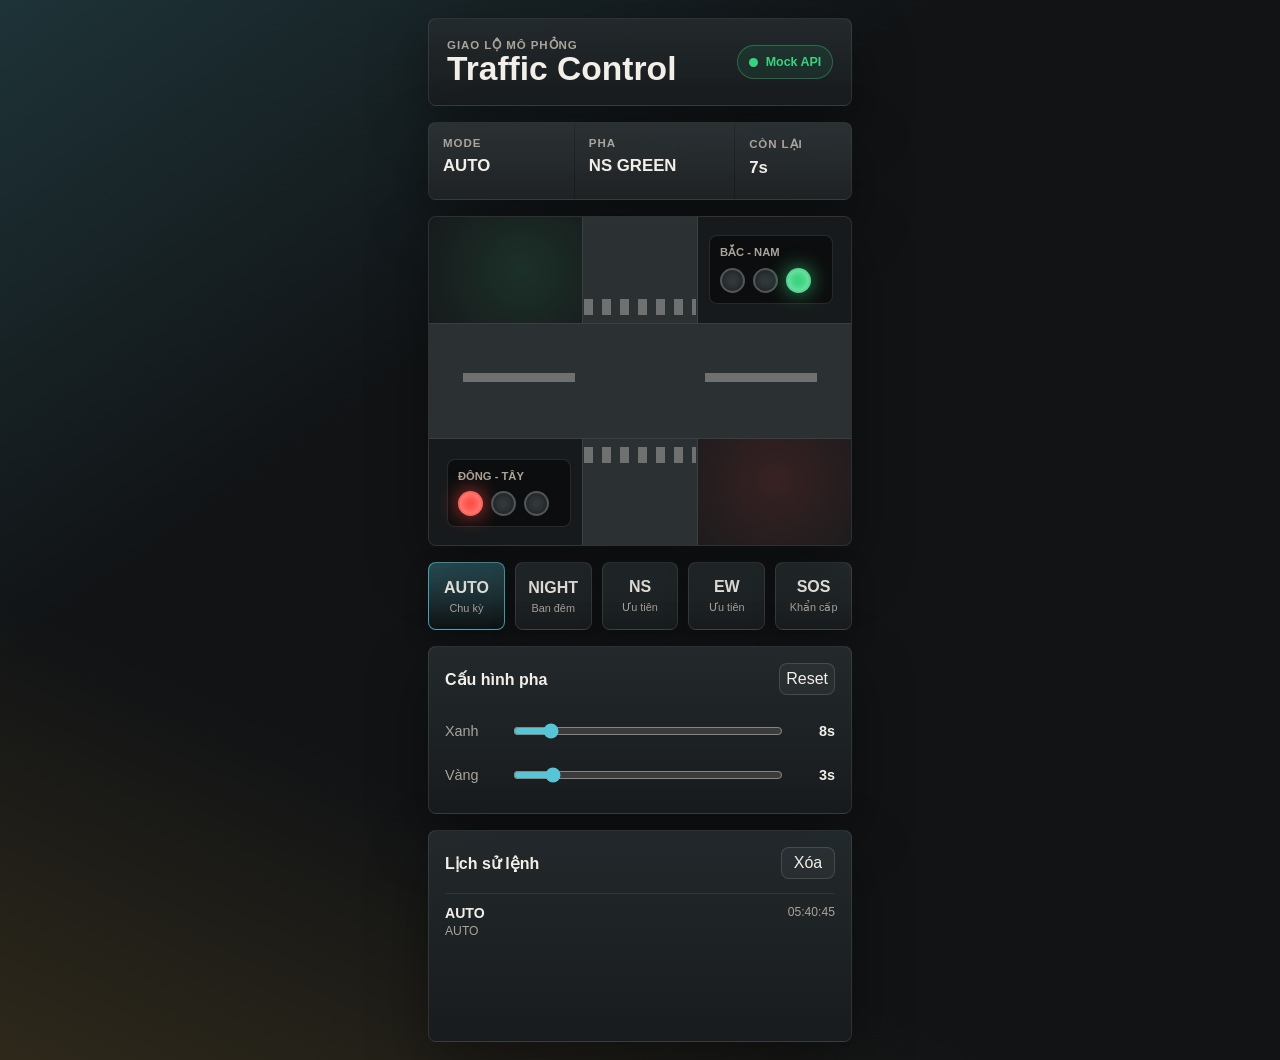
==== mobile_app/index.html @ 6c0d3f71 "Add mobile control app mock and roadmap" ====
<!doctype html>
<html lang="vi">
<head>
  <meta charset="utf-8">
  <meta name="viewport" content="width=device-width, initial-scale=1">
  <meta name="theme-color" content="#111315">
  <title>Traffic Control Mobile</title>
  <link rel="manifest" href="./manifest.webmanifest">
  <link rel="stylesheet" href="./styles.css">
</head>
<body>
  <main class="app-shell" aria-label="Traffic light mobile control">
    <header class="topbar">
      <div>
        <p class="eyebrow">Giao lộ mô phỏng</p>
        <h1>Traffic Control</h1>
      </div>
      <div class="connection-pill" id="connectionState">
        <span class="pulse-dot"></span>
        Mock API
      </div>
    </header>

    <section class="status-band" aria-label="Trạng thái hiện tại">
      <div>
        <p class="label">Mode</p>
        <strong id="modeLabel">AUTO</strong>
      </div>
      <div>
        <p class="label">Pha</p>
        <strong id="phaseLabel">NS GREEN</strong>
      </div>
      <div>
        <p class="label">Còn lại</p>
        <strong><span id="countdownLabel">8</span><span id="countdownSuffix">s</span></strong>
      </div>
    </section>

    <section class="intersection" aria-label="Mô phỏng đèn giao thông">
      <div class="road road-vertical"></div>
      <div class="road road-horizontal"></div>
      <div class="crossing crossing-top"></div>
      <div class="crossing crossing-bottom"></div>
      <div class="crossing crossing-left"></div>
      <div class="crossing crossing-right"></div>

      <article class="light-cluster north-south" aria-label="Đèn Bắc Nam">
        <span class="direction">Bắc - Nam</span>
        <div class="stack">
          <i id="nsRed" class="lamp red"></i>
          <i id="nsYellow" class="lamp yellow"></i>
          <i id="nsGreen" class="lamp green"></i>
        </div>
      </article>

      <article class="light-cluster east-west" aria-label="Đèn Đông Tây">
        <span class="direction">Đông - Tây</span>
        <div class="stack horizontal">
          <i id="ewRed" class="lamp red"></i>
          <i id="ewYellow" class="lamp yellow"></i>
          <i id="ewGreen" class="lamp green"></i>
        </div>
      </article>
    </section>

    <section class="controls" aria-label="Điều khiển chế độ">
      <button class="mode-button active" data-mode="AUTO" type="button">
        <span>AUTO</span>
        <small>Chu kỳ</small>
      </button>
      <button class="mode-button" data-mode="NIGHT" type="button">
        <span>NIGHT</span>
        <small>Ban đêm</small>
      </button>
      <button class="mode-button" data-mode="PRIORITY_NS" type="button">
        <span>NS</span>
        <small>Ưu tiên</small>
      </button>
      <button class="mode-button" data-mode="PRIORITY_EW" type="button">
        <span>EW</span>
        <small>Ưu tiên</small>
      </button>
      <button class="mode-button danger" data-mode="EMERGENCY" type="button">
        <span>SOS</span>
        <small>Khẩn cấp</small>
      </button>
    </section>

    <section class="config-panel" aria-label="Cấu hình thời gian pha">
      <div class="section-heading">
        <h2>Cấu hình pha</h2>
        <button id="resetConfig" class="ghost-button" type="button">Reset</button>
      </div>

      <label class="range-row">
        <span>Xanh</span>
        <input id="greenSeconds" type="range" min="5" max="30" value="8">
        <strong><span id="greenValue">8</span>s</strong>
      </label>
      <label class="range-row">
        <span>Vàng</span>
        <input id="yellowSeconds" type="range" min="2" max="10" value="3">
        <strong><span id="yellowValue">3</span>s</strong>
      </label>
    </section>

    <section class="history" aria-label="Lịch sử lệnh">
      <div class="section-heading">
        <h2>Lịch sử lệnh</h2>
        <button id="clearHistory" class="ghost-button" type="button">Xóa</button>
      </div>
      <ol id="historyList"></ol>
    </section>
  </main>

  <script src="./app.js"></script>
</body>
</html>
---- mobile_app/styles.css ----
:root {
  color-scheme: dark;
  --bg: #111315;
  --panel: #1b1f21;
  --panel-2: #242a2d;
  --line: #3a4245;
  --text: #f2efe8;
  --muted: #aaa49a;
  --red: #ff4e45;
  --yellow: #ffc342;
  --green: #39d37f;
  --cyan: #58c5d6;
  --ink: #070808;
  --shadow: 0 22px 60px rgba(0, 0, 0, 0.36);
}

* {
  box-sizing: border-box;
}

html {
  min-height: 100%;
  background:
    linear-gradient(145deg, rgba(88, 197, 214, 0.18), transparent 34%),
    linear-gradient(25deg, rgba(255, 195, 66, 0.12), transparent 28%),
    var(--bg);
}

body {
  min-height: 100%;
  margin: 0;
  color: var(--text);
  font-family: Avenir Next, Avenir, Verdana, sans-serif;
}

button,
input {
  font: inherit;
}

.app-shell {
  width: min(100%, 460px);
  min-height: 100vh;
  margin: 0 auto;
  padding: 18px;
  display: grid;
  gap: 16px;
}

.topbar,
.status-band,
.config-panel,
.history {
  border: 1px solid rgba(242, 239, 232, 0.1);
  background: linear-gradient(180deg, rgba(36, 42, 45, 0.94), rgba(24, 28, 30, 0.94));
  box-shadow: var(--shadow);
}

.topbar {
  border-radius: 8px;
  min-height: 88px;
  display: flex;
  align-items: center;
  justify-content: space-between;
  gap: 14px;
  padding: 18px;
}

.eyebrow,
.label {
  margin: 0;
  color: var(--muted);
  font-size: 0.72rem;
  font-weight: 700;
  letter-spacing: 0.08em;
  text-transform: uppercase;
}

h1,
h2 {
  margin: 0;
  letter-spacing: 0;
}

h1 {
  font-size: clamp(1.55rem, 8vw, 2.1rem);
  line-height: 1;
}

h2 {
  font-size: 1rem;
}

.connection-pill {
  min-width: 96px;
  height: 34px;
  border-radius: 999px;
  display: inline-flex;
  align-items: center;
  justify-content: center;
  gap: 8px;
  border: 1px solid rgba(57, 211, 127, 0.36);
  color: var(--green);
  background: rgba(57, 211, 127, 0.08);
  font-size: 0.78rem;
  font-weight: 800;
  white-space: nowrap;
}

.pulse-dot {
  width: 9px;
  height: 9px;
  border-radius: 50%;
  background: var(--green);
  box-shadow: 0 0 0 0 rgba(57, 211, 127, 0.55);
  animation: pulse 1.6s infinite;
}

.status-band {
  border-radius: 8px;
  display: grid;
  grid-template-columns: 1fr 1.1fr 0.8fr;
  gap: 1px;
  overflow: hidden;
}

.status-band > div {
  min-height: 76px;
  padding: 14px;
  background: rgba(255, 255, 255, 0.035);
}

.status-band strong {
  display: block;
  margin-top: 8px;
  font-size: 1.05rem;
  line-height: 1.05;
}

.intersection {
  position: relative;
  min-height: 330px;
  border: 1px solid rgba(242, 239, 232, 0.1);
  border-radius: 8px;
  overflow: hidden;
  background:
    radial-gradient(circle at 22% 16%, rgba(57, 211, 127, 0.12), transparent 25%),
    radial-gradient(circle at 82% 80%, rgba(255, 78, 69, 0.14), transparent 28%),
    #171a1c;
  box-shadow: var(--shadow);
}

.road {
  position: absolute;
  background: #2b3033;
  border: 1px solid rgba(242, 239, 232, 0.08);
}

.road-vertical {
  width: 116px;
  inset: -1px auto -1px calc(50% - 58px);
}

.road-horizontal {
  height: 116px;
  inset: calc(50% - 58px) -1px auto -1px;
}

.crossing {
  position: absolute;
  background: repeating-linear-gradient(90deg, rgba(242, 239, 232, 0.62) 0 9px, transparent 9px 18px);
  opacity: 0.55;
}

.crossing-top,
.crossing-bottom {
  width: 112px;
  height: 16px;
  left: calc(50% - 56px);
}

.crossing-top {
  top: 82px;
}

.crossing-bottom {
  bottom: 82px;
}

.crossing-left,
.crossing-right {
  width: 16px;
  height: 112px;
  top: calc(50% - 56px);
  transform: rotate(90deg);
}

.crossing-left {
  left: 82px;
}

.crossing-right {
  right: 82px;
}

.light-cluster {
  position: absolute;
  width: 124px;
  padding: 10px;
  border-radius: 8px;
  background: rgba(10, 11, 11, 0.82);
  border: 1px solid rgba(242, 239, 232, 0.12);
}

.north-south {
  top: 18px;
  right: 18px;
}

.east-west {
  left: 18px;
  bottom: 18px;
}

.direction {
  display: block;
  color: var(--muted);
  font-size: 0.7rem;
  font-weight: 800;
  text-transform: uppercase;
  white-space: nowrap;
}

.stack {
  margin-top: 9px;
  display: flex;
  gap: 8px;
}

.lamp {
  width: 25px;
  aspect-ratio: 1;
  border-radius: 50%;
  display: inline-block;
  background: #343a3d;
  border: 2px solid rgba(242, 239, 232, 0.15);
  box-shadow: inset 0 0 10px rgba(0, 0, 0, 0.55);
}

.lamp.on.red {
  background: var(--red);
  box-shadow: 0 0 20px rgba(255, 78, 69, 0.75), inset 0 0 8px rgba(255, 255, 255, 0.45);
}

.lamp.on.yellow {
  background: var(--yellow);
  box-shadow: 0 0 20px rgba(255, 195, 66, 0.75), inset 0 0 8px rgba(255, 255, 255, 0.45);
}

.lamp.on.green {
  background: var(--green);
  box-shadow: 0 0 20px rgba(57, 211, 127, 0.72), inset 0 0 8px rgba(255, 255, 255, 0.45);
}

.controls {
  display: grid;
  grid-template-columns: repeat(5, minmax(0, 1fr));
  gap: 10px;
}

.mode-button {
  min-height: 68px;
  border: 1px solid rgba(242, 239, 232, 0.12);
  border-radius: 8px;
  color: var(--text);
  background: linear-gradient(180deg, #262d2f, #191d1f);
  box-shadow: 0 10px 24px rgba(0, 0, 0, 0.24);
  cursor: pointer;
}

.mode-button span,
.mode-button small {
  display: block;
}

.mode-button span {
  font-size: 1rem;
  font-weight: 900;
}

.mode-button small {
  margin-top: 5px;
  color: var(--muted);
  font-size: 0.68rem;
}

.mode-button.active {
  border-color: rgba(88, 197, 214, 0.8);
  background: linear-gradient(180deg, rgba(88, 197, 214, 0.36), rgba(17, 19, 21, 0.9));
}

.mode-button.danger.active {
  border-color: rgba(255, 78, 69, 0.82);
  background: linear-gradient(180deg, rgba(255, 78, 69, 0.36), rgba(17, 19, 21, 0.9));
}

.config-panel,
.history {
  border-radius: 8px;
  padding: 16px;
}

.section-heading {
  display: flex;
  align-items: center;
  justify-content: space-between;
  gap: 12px;
  margin-bottom: 14px;
}

.ghost-button {
  min-width: 54px;
  min-height: 32px;
  border: 1px solid rgba(242, 239, 232, 0.14);
  border-radius: 8px;
  background: rgba(255, 255, 255, 0.04);
  color: var(--text);
  cursor: pointer;
}

.range-row {
  min-height: 44px;
  display: grid;
  grid-template-columns: 54px 1fr 42px;
  align-items: center;
  gap: 12px;
  color: var(--muted);
  font-size: 0.9rem;
}

.range-row strong {
  color: var(--text);
  text-align: right;
}

input[type="range"] {
  width: 100%;
  accent-color: var(--cyan);
}

#historyList {
  min-height: 132px;
  max-height: 220px;
  margin: 0;
  padding: 0;
  list-style: none;
  overflow: auto;
}

#historyList li {
  display: grid;
  grid-template-columns: 1fr auto;
  gap: 10px;
  padding: 11px 0;
  border-top: 1px solid rgba(242, 239, 232, 0.08);
}

#historyList strong {
  display: block;
  font-size: 0.88rem;
}

#historyList span {
  color: var(--muted);
  font-size: 0.76rem;
}

.empty-state {
  color: var(--muted);
  padding: 18px 0;
}

@keyframes pulse {
  70% {
    box-shadow: 0 0 0 9px rgba(57, 211, 127, 0);
  }
  100% {
    box-shadow: 0 0 0 0 rgba(57, 211, 127, 0);
  }
}

@media (max-width: 370px) {
  .app-shell {
    padding: 12px;
  }

  .controls {
    grid-template-columns: repeat(2, minmax(0, 1fr));
  }

  .status-band {
    grid-template-columns: 1fr;
  }
}
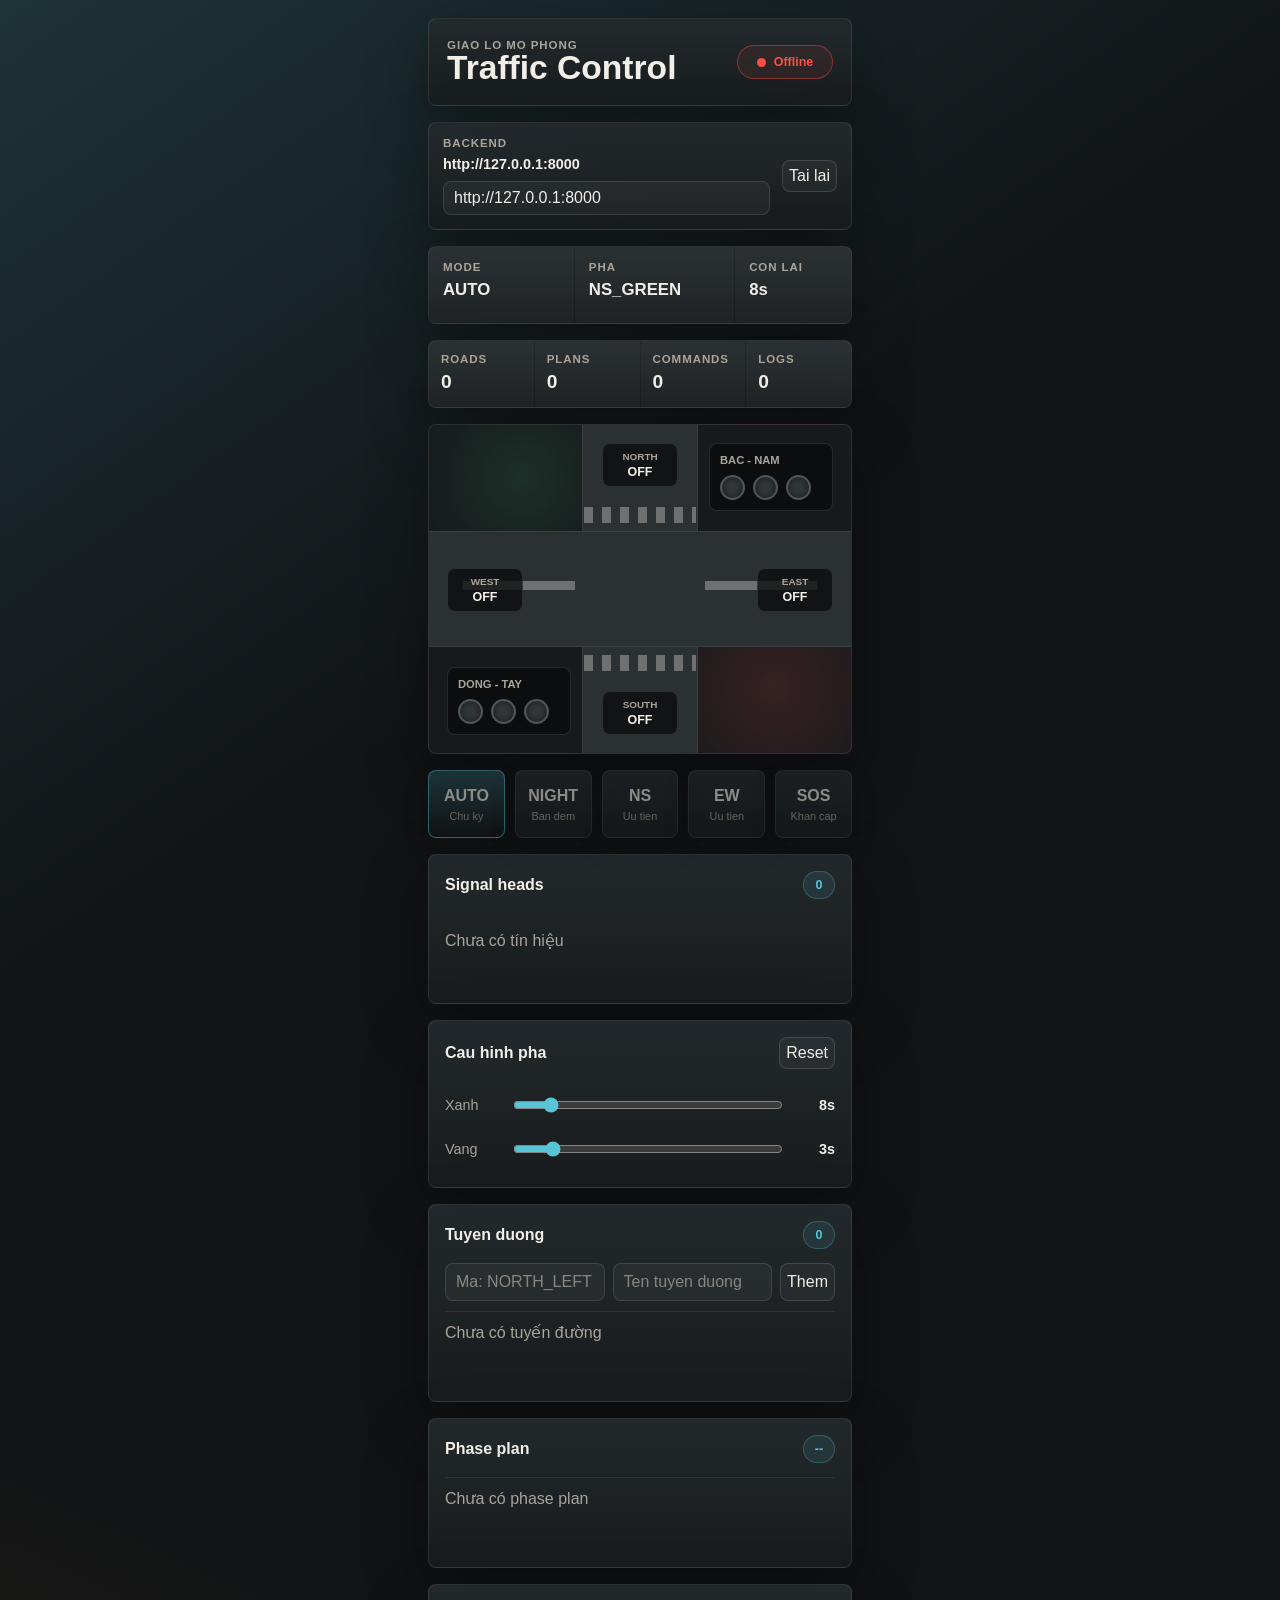
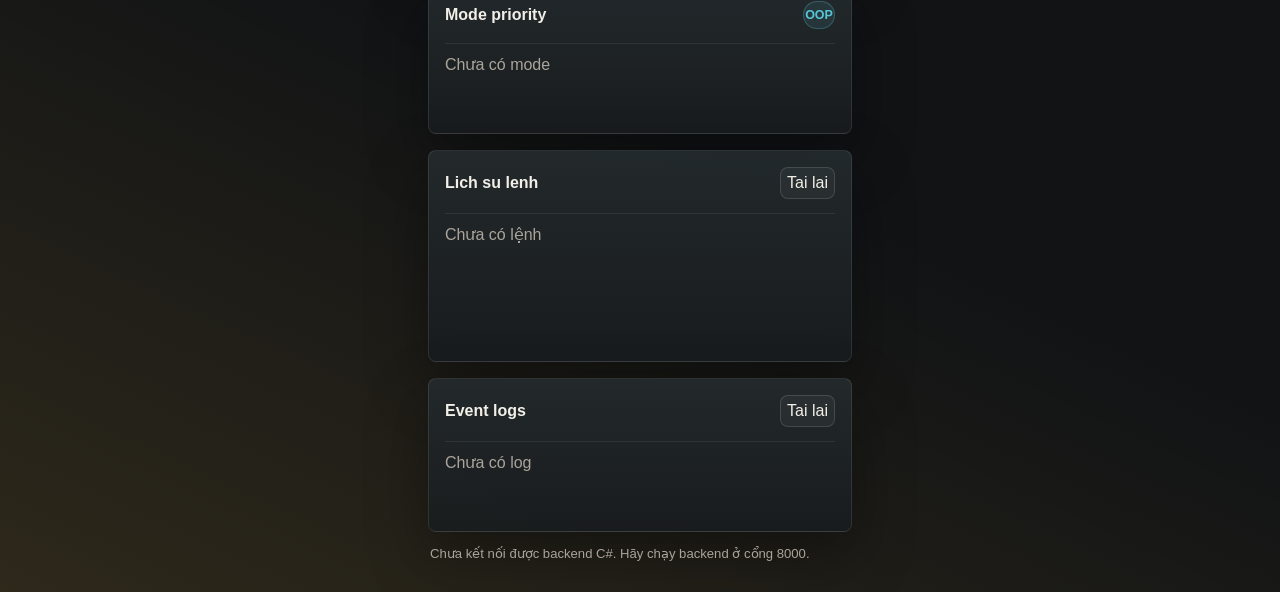
==== commit 9a4086a5: "Implement C# MVP dashboard and Wokwi upgrade" ====
--- a/mobile_app/index.html
+++ b/mobile_app/index.html
@@ -12,31 +12,59 @@
   <main class="app-shell" aria-label="Traffic light mobile control">
     <header class="topbar">
       <div>
-        <p class="eyebrow">Giao lộ mô phỏng</p>
+        <p class="eyebrow">Giao lo mo phong</p>
         <h1>Traffic Control</h1>
       </div>
       <div class="connection-pill" id="connectionState">
         <span class="pulse-dot"></span>
-        Mock API
+        <span id="connectionText">Offline</span>
       </div>
     </header>
 
-    <section class="status-band" aria-label="Trạng thái hiện tại">
+    <section class="api-panel" aria-label="Ket noi backend">
+      <div>
+        <p class="label">Backend</p>
+        <strong id="apiBaseLabel">http://127.0.0.1:8000</strong>
+        <input id="apiBaseInput" class="api-input" value="http://127.0.0.1:8000" aria-label="Backend API URL">
+      </div>
+      <button id="refreshData" class="ghost-button" type="button">Tai lai</button>
+    </section>
+
+    <section class="status-band" aria-label="Trang thai hien tai">
       <div>
         <p class="label">Mode</p>
         <strong id="modeLabel">AUTO</strong>
       </div>
       <div>
         <p class="label">Pha</p>
-        <strong id="phaseLabel">NS GREEN</strong>
-      </div>
-      <div>
-        <p class="label">Còn lại</p>
+        <strong id="phaseLabel">NS_GREEN</strong>
+      </div>
+      <div>
+        <p class="label">Con lai</p>
         <strong><span id="countdownLabel">8</span><span id="countdownSuffix">s</span></strong>
       </div>
     </section>
 
-    <section class="intersection" aria-label="Mô phỏng đèn giao thông">
+    <section class="ops-summary" aria-label="Tong quan van hanh">
+      <div>
+        <p class="label">Roads</p>
+        <strong id="approachMetric">0</strong>
+      </div>
+      <div>
+        <p class="label">Plans</p>
+        <strong id="planMetric">0</strong>
+      </div>
+      <div>
+        <p class="label">Commands</p>
+        <strong id="commandMetric">0</strong>
+      </div>
+      <div>
+        <p class="label">Logs</p>
+        <strong id="logMetric">0</strong>
+      </div>
+    </section>
+
+    <section class="intersection" aria-label="Mo phong den giao thong">
       <div class="road road-vertical"></div>
       <div class="road road-horizontal"></div>
       <div class="crossing crossing-top"></div>
@@ -44,8 +72,8 @@
       <div class="crossing crossing-left"></div>
       <div class="crossing crossing-right"></div>
 
-      <article class="light-cluster north-south" aria-label="Đèn Bắc Nam">
-        <span class="direction">Bắc - Nam</span>
+      <article class="light-cluster north-south" aria-label="Den Bac Nam">
+        <span class="direction">Bac - Nam</span>
         <div class="stack">
           <i id="nsRed" class="lamp red"></i>
           <i id="nsYellow" class="lamp yellow"></i>
@@ -53,42 +81,67 @@
         </div>
       </article>
 
-      <article class="light-cluster east-west" aria-label="Đèn Đông Tây">
-        <span class="direction">Đông - Tây</span>
+      <article class="light-cluster east-west" aria-label="Den Dong Tay">
+        <span class="direction">Dong - Tay</span>
         <div class="stack horizontal">
           <i id="ewRed" class="lamp red"></i>
           <i id="ewYellow" class="lamp yellow"></i>
           <i id="ewGreen" class="lamp green"></i>
         </div>
       </article>
-    </section>
-
-    <section class="controls" aria-label="Điều khiển chế độ">
+
+      <article class="approach-card approach-north">
+        <span>NORTH</span>
+        <strong id="northSignal">--</strong>
+      </article>
+      <article class="approach-card approach-south">
+        <span>SOUTH</span>
+        <strong id="southSignal">--</strong>
+      </article>
+      <article class="approach-card approach-east">
+        <span>EAST</span>
+        <strong id="eastSignal">--</strong>
+      </article>
+      <article class="approach-card approach-west">
+        <span>WEST</span>
+        <strong id="westSignal">--</strong>
+      </article>
+    </section>
+
+    <section class="controls" aria-label="Dieu khien che do">
       <button class="mode-button active" data-mode="AUTO" type="button">
         <span>AUTO</span>
-        <small>Chu kỳ</small>
+        <small>Chu ky</small>
       </button>
       <button class="mode-button" data-mode="NIGHT" type="button">
         <span>NIGHT</span>
-        <small>Ban đêm</small>
+        <small>Ban dem</small>
       </button>
       <button class="mode-button" data-mode="PRIORITY_NS" type="button">
         <span>NS</span>
-        <small>Ưu tiên</small>
+        <small>Uu tien</small>
       </button>
       <button class="mode-button" data-mode="PRIORITY_EW" type="button">
         <span>EW</span>
-        <small>Ưu tiên</small>
+        <small>Uu tien</small>
       </button>
       <button class="mode-button danger" data-mode="EMERGENCY" type="button">
         <span>SOS</span>
-        <small>Khẩn cấp</small>
-      </button>
-    </section>
-
-    <section class="config-panel" aria-label="Cấu hình thời gian pha">
-      <div class="section-heading">
-        <h2>Cấu hình pha</h2>
+        <small>Khan cap</small>
+      </button>
+    </section>
+
+    <section class="live-panel" aria-label="Live signal heads">
+      <div class="section-heading">
+        <h2>Signal heads</h2>
+        <span id="signalCount" class="mini-badge">0</span>
+      </div>
+      <div id="signalGrid" class="signal-grid"></div>
+    </section>
+
+    <section class="config-panel" aria-label="Cau hinh thoi gian pha">
+      <div class="section-heading">
+        <h2>Cau hinh pha</h2>
         <button id="resetConfig" class="ghost-button" type="button">Reset</button>
       </div>
 
@@ -98,19 +151,58 @@
         <strong><span id="greenValue">8</span>s</strong>
       </label>
       <label class="range-row">
-        <span>Vàng</span>
+        <span>Vang</span>
         <input id="yellowSeconds" type="range" min="2" max="10" value="3">
         <strong><span id="yellowValue">3</span>s</strong>
       </label>
     </section>
 
-    <section class="history" aria-label="Lịch sử lệnh">
-      <div class="section-heading">
-        <h2>Lịch sử lệnh</h2>
-        <button id="clearHistory" class="ghost-button" type="button">Xóa</button>
+    <section class="roads-panel" aria-label="Quan ly tuyen duong">
+      <div class="section-heading">
+        <h2>Tuyen duong</h2>
+        <span id="roadCount" class="mini-badge">0</span>
+      </div>
+      <div class="road-form">
+        <input id="roadCode" maxlength="24" placeholder="Ma: NORTH_LEFT" aria-label="Ma tuyen">
+        <input id="roadName" maxlength="40" placeholder="Ten tuyen duong" aria-label="Ten tuyen">
+        <button id="addRoad" class="ghost-button" type="button">Them</button>
+      </div>
+      <ol id="roadList"></ol>
+    </section>
+
+    <section class="phase-panel" aria-label="Phase plan">
+      <div class="section-heading">
+        <h2>Phase plan</h2>
+        <span id="phasePlanName" class="mini-badge">--</span>
+      </div>
+      <ol id="phaseStepList"></ol>
+    </section>
+
+    <section class="mode-panel" aria-label="Mode priority">
+      <div class="section-heading">
+        <h2>Mode priority</h2>
+        <span class="mini-badge">OOP</span>
+      </div>
+      <ol id="modeList"></ol>
+    </section>
+
+    <section class="history" aria-label="Lich su lenh">
+      <div class="section-heading">
+        <h2>Lich su lenh</h2>
+        <button id="clearHistory" class="ghost-button" type="button">Tai lai</button>
       </div>
       <ol id="historyList"></ol>
     </section>
+
+    <section class="logs-panel" aria-label="Event logs">
+      <div class="section-heading">
+        <h2>Event logs</h2>
+        <button id="refreshLogs" class="ghost-button" type="button">Tai lai</button>
+      </div>
+      <ol id="logList"></ol>
+    </section>
+
+    <p id="apiMessage" class="api-message" role="status"></p>
   </main>
 
   <script src="./app.js"></script>
--- a/mobile_app/styles.css
+++ b/mobile_app/styles.css
@@ -48,8 +48,15 @@
 }
 
 .topbar,
+.api-panel,
 .status-band,
+.ops-summary,
+.live-panel,
 .config-panel,
+.roads-panel,
+.phase-panel,
+.mode-panel,
+.logs-panel,
 .history {
   border: 1px solid rgba(242, 239, 232, 0.1);
   background: linear-gradient(180deg, rgba(36, 42, 45, 0.94), rgba(24, 28, 30, 0.94));
@@ -107,6 +114,18 @@
   white-space: nowrap;
 }
 
+.connection-pill.offline {
+  border-color: rgba(255, 78, 69, 0.42);
+  color: var(--red);
+  background: rgba(255, 78, 69, 0.08);
+}
+
+.connection-pill.offline .pulse-dot {
+  background: var(--red);
+  box-shadow: none;
+  animation: none;
+}
+
 .pulse-dot {
   width: 9px;
   height: 9px;
@@ -116,6 +135,34 @@
   animation: pulse 1.6s infinite;
 }
 
+.api-panel {
+  border-radius: 8px;
+  min-height: 82px;
+  padding: 14px;
+  display: grid;
+  grid-template-columns: 1fr auto;
+  align-items: center;
+  gap: 12px;
+}
+
+.api-panel strong {
+  display: block;
+  margin-top: 7px;
+  font-size: 0.9rem;
+  overflow-wrap: anywhere;
+}
+
+.api-input {
+  width: 100%;
+  min-height: 34px;
+  margin-top: 9px;
+  border: 1px solid rgba(242, 239, 232, 0.12);
+  border-radius: 8px;
+  padding: 0 10px;
+  color: var(--text);
+  background: rgba(255, 255, 255, 0.045);
+}
+
 .status-band {
   border-radius: 8px;
   display: grid;
@@ -135,6 +182,27 @@
   margin-top: 8px;
   font-size: 1.05rem;
   line-height: 1.05;
+}
+
+.ops-summary {
+  border-radius: 8px;
+  display: grid;
+  grid-template-columns: repeat(4, minmax(0, 1fr));
+  gap: 1px;
+  overflow: hidden;
+}
+
+.ops-summary > div {
+  min-height: 66px;
+  padding: 12px;
+  background: rgba(255, 255, 255, 0.035);
+}
+
+.ops-summary strong {
+  display: block;
+  margin-top: 7px;
+  font-size: 1.2rem;
+  line-height: 1;
 }
 
 .intersection {
@@ -220,6 +288,63 @@
 .east-west {
   left: 18px;
   bottom: 18px;
+}
+
+.approach-card {
+  position: absolute;
+  min-width: 76px;
+  min-height: 42px;
+  border-radius: 8px;
+  display: grid;
+  place-items: center;
+  gap: 3px;
+  padding: 7px;
+  color: var(--text);
+  background: rgba(10, 11, 11, 0.76);
+  border: 1px solid rgba(242, 239, 232, 0.12);
+  z-index: 2;
+}
+
+.approach-card span {
+  color: var(--muted);
+  font-size: 0.62rem;
+  font-weight: 900;
+}
+
+.approach-card strong {
+  font-size: 0.78rem;
+}
+
+.approach-card strong[data-color="green"] {
+  color: var(--green);
+}
+
+.approach-card strong[data-color="yellow"] {
+  color: var(--yellow);
+}
+
+.approach-card strong[data-color="red"] {
+  color: var(--red);
+}
+
+.approach-north {
+  top: 18px;
+  left: calc(50% - 38px);
+}
+
+.approach-south {
+  bottom: 18px;
+  left: calc(50% - 38px);
+}
+
+.approach-east {
+  right: 18px;
+  top: calc(50% - 21px);
+}
+
+.approach-west {
+  left: 18px;
+  top: calc(50% - 21px);
 }
 
 .direction {
@@ -278,6 +403,12 @@
   cursor: pointer;
 }
 
+.mode-button:disabled,
+.ghost-button:disabled {
+  cursor: not-allowed;
+  opacity: 0.55;
+}
+
 .mode-button span,
 .mode-button small {
   display: block;
@@ -305,6 +436,11 @@
 }
 
 .config-panel,
+.live-panel,
+.roads-panel,
+.phase-panel,
+.mode-panel,
+.logs-panel,
 .history {
   border-radius: 8px;
   padding: 16px;
@@ -328,6 +464,60 @@
   cursor: pointer;
 }
 
+.signal-grid {
+  min-height: 74px;
+  display: grid;
+  grid-template-columns: repeat(2, minmax(0, 1fr));
+  gap: 8px;
+}
+
+.signal-card {
+  min-height: 62px;
+  border: 1px solid rgba(242, 239, 232, 0.1);
+  border-radius: 8px;
+  padding: 10px;
+  background: rgba(255, 255, 255, 0.035);
+}
+
+.signal-card span,
+.signal-card small {
+  display: block;
+  color: var(--muted);
+  font-size: 0.72rem;
+  font-weight: 800;
+}
+
+.signal-card strong {
+  display: block;
+  margin: 4px 0;
+  font-size: 1rem;
+}
+
+.signal-card.green strong {
+  color: var(--green);
+}
+
+.signal-card.yellow strong {
+  color: var(--yellow);
+}
+
+.signal-card.red strong {
+  color: var(--red);
+}
+
+.mini-badge {
+  min-width: 32px;
+  height: 28px;
+  border-radius: 999px;
+  display: inline-grid;
+  place-items: center;
+  color: var(--cyan);
+  background: rgba(88, 197, 214, 0.1);
+  border: 1px solid rgba(88, 197, 214, 0.28);
+  font-size: 0.78rem;
+  font-weight: 900;
+}
+
 .range-row {
   min-height: 44px;
   display: grid;
@@ -346,6 +536,122 @@
 input[type="range"] {
   width: 100%;
   accent-color: var(--cyan);
+}
+
+.road-form {
+  display: grid;
+  grid-template-columns: 1fr 1fr auto;
+  gap: 8px;
+  margin-bottom: 10px;
+}
+
+.road-form input {
+  width: 100%;
+  min-height: 38px;
+  border: 1px solid rgba(242, 239, 232, 0.12);
+  border-radius: 8px;
+  padding: 0 10px;
+  color: var(--text);
+  background: rgba(255, 255, 255, 0.045);
+}
+
+.road-form input::placeholder {
+  color: rgba(170, 164, 154, 0.75);
+}
+
+#roadList {
+  min-height: 74px;
+  max-height: 220px;
+  margin: 0;
+  padding: 0;
+  list-style: none;
+  overflow: auto;
+}
+
+#roadList li {
+  display: grid;
+  grid-template-columns: 1fr auto;
+  gap: 10px;
+  align-items: center;
+  padding: 11px 0;
+  border-top: 1px solid rgba(242, 239, 232, 0.08);
+}
+
+#roadList strong {
+  display: block;
+  font-size: 0.88rem;
+}
+
+#roadList span {
+  color: var(--muted);
+  font-size: 0.76rem;
+}
+
+.road-toggle {
+  min-width: 48px;
+  min-height: 30px;
+  border: 1px solid rgba(255, 78, 69, 0.35);
+  border-radius: 999px;
+  color: var(--red);
+  background: rgba(255, 78, 69, 0.08);
+  cursor: pointer;
+  font-size: 0.72rem;
+  font-weight: 900;
+}
+
+.road-toggle.on {
+  border-color: rgba(57, 211, 127, 0.36);
+  color: var(--green);
+  background: rgba(57, 211, 127, 0.08);
+}
+
+#phaseStepList,
+#modeList,
+#logList {
+  min-height: 74px;
+  max-height: 230px;
+  margin: 0;
+  padding: 0;
+  list-style: none;
+  overflow: auto;
+}
+
+#phaseStepList li,
+#modeList li,
+#logList li {
+  display: grid;
+  grid-template-columns: 1fr auto;
+  gap: 10px;
+  align-items: center;
+  padding: 11px 0;
+  border-top: 1px solid rgba(242, 239, 232, 0.08);
+}
+
+#phaseStepList strong,
+#modeList strong,
+#logList strong {
+  display: block;
+  font-size: 0.88rem;
+}
+
+#phaseStepList span,
+#modeList span,
+#logList span {
+  color: var(--muted);
+  font-size: 0.76rem;
+}
+
+.phase-duration,
+.priority-badge {
+  min-width: 38px;
+  min-height: 28px;
+  border-radius: 999px;
+  display: inline-grid;
+  place-items: center;
+  color: var(--cyan) !important;
+  background: rgba(88, 197, 214, 0.1);
+  border: 1px solid rgba(88, 197, 214, 0.24);
+  font-weight: 900;
 }
 
 #historyList {
@@ -380,6 +686,13 @@
   padding: 18px 0;
 }
 
+.api-message {
+  min-height: 20px;
+  margin: -2px 2px 8px;
+  color: var(--muted);
+  font-size: 0.82rem;
+}
+
 @keyframes pulse {
   70% {
     box-shadow: 0 0 0 9px rgba(57, 211, 127, 0);
@@ -401,4 +714,13 @@
   .status-band {
     grid-template-columns: 1fr;
   }
-}
+
+  .ops-summary,
+  .signal-grid {
+    grid-template-columns: repeat(2, minmax(0, 1fr));
+  }
+
+  .road-form {
+    grid-template-columns: 1fr;
+  }
+}
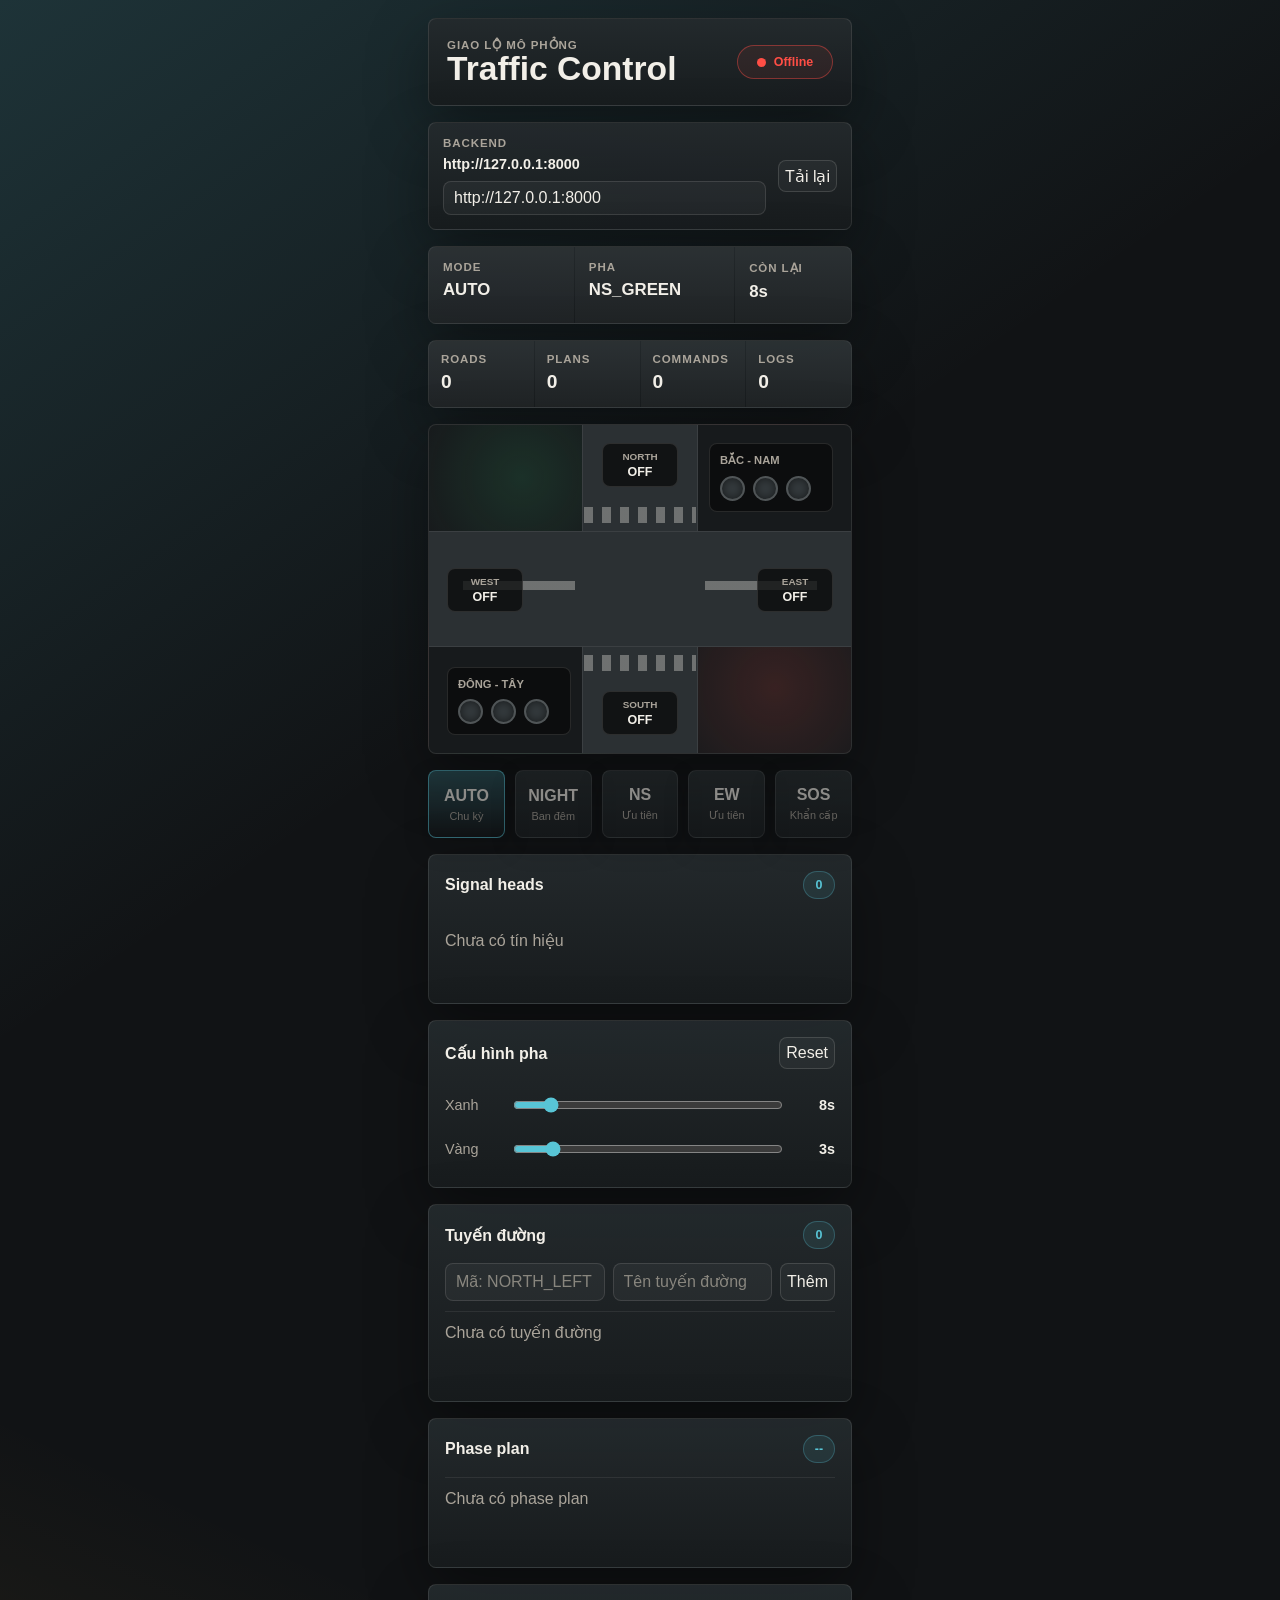
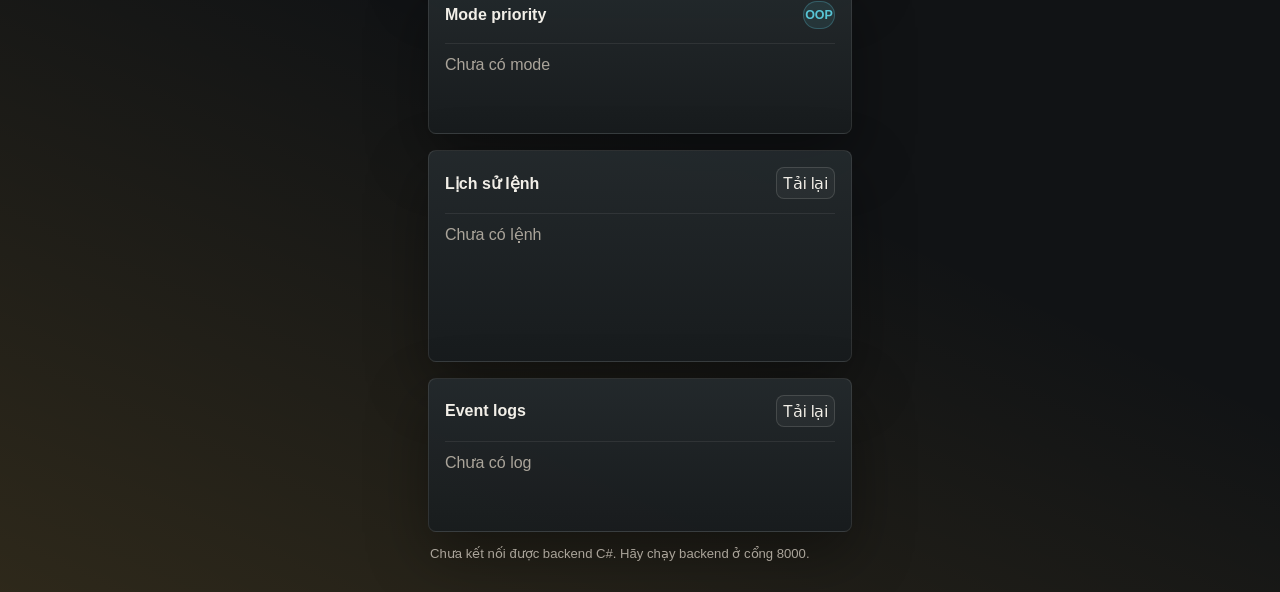
==== commit c1eec4f1: "i18n: add Vietnamese diacritics to user-facing strings Project is a Vietnamese university course (Đồ" ====
--- a/mobile_app/index.html
+++ b/mobile_app/index.html
@@ -12,7 +12,7 @@
   <main class="app-shell" aria-label="Traffic light mobile control">
     <header class="topbar">
       <div>
-        <p class="eyebrow">Giao lo mo phong</p>
+        <p class="eyebrow">Giao lộ mô phỏng</p>
         <h1>Traffic Control</h1>
       </div>
       <div class="connection-pill" id="connectionState">
@@ -21,16 +21,16 @@
       </div>
     </header>
 
-    <section class="api-panel" aria-label="Ket noi backend">
+    <section class="api-panel" aria-label="Kết nối backend">
       <div>
         <p class="label">Backend</p>
         <strong id="apiBaseLabel">http://127.0.0.1:8000</strong>
         <input id="apiBaseInput" class="api-input" value="http://127.0.0.1:8000" aria-label="Backend API URL">
       </div>
-      <button id="refreshData" class="ghost-button" type="button">Tai lai</button>
-    </section>
-
-    <section class="status-band" aria-label="Trang thai hien tai">
+      <button id="refreshData" class="ghost-button" type="button">Tải lại</button>
+    </section>
+
+    <section class="status-band" aria-label="Trạng thái hiện tại">
       <div>
         <p class="label">Mode</p>
         <strong id="modeLabel">AUTO</strong>
@@ -40,12 +40,12 @@
         <strong id="phaseLabel">NS_GREEN</strong>
       </div>
       <div>
-        <p class="label">Con lai</p>
+        <p class="label">Còn lại</p>
         <strong><span id="countdownLabel">8</span><span id="countdownSuffix">s</span></strong>
       </div>
     </section>
 
-    <section class="ops-summary" aria-label="Tong quan van hanh">
+    <section class="ops-summary" aria-label="Tổng quan vận hành">
       <div>
         <p class="label">Roads</p>
         <strong id="approachMetric">0</strong>
@@ -64,7 +64,7 @@
       </div>
     </section>
 
-    <section class="intersection" aria-label="Mo phong den giao thong">
+    <section class="intersection" aria-label="Mô phỏng đèn giao thông">
       <div class="road road-vertical"></div>
       <div class="road road-horizontal"></div>
       <div class="crossing crossing-top"></div>
@@ -72,8 +72,8 @@
       <div class="crossing crossing-left"></div>
       <div class="crossing crossing-right"></div>
 
-      <article class="light-cluster north-south" aria-label="Den Bac Nam">
-        <span class="direction">Bac - Nam</span>
+      <article class="light-cluster north-south" aria-label="Đèn Bắc Nam">
+        <span class="direction">Bắc - Nam</span>
         <div class="stack">
           <i id="nsRed" class="lamp red"></i>
           <i id="nsYellow" class="lamp yellow"></i>
@@ -81,8 +81,8 @@
         </div>
       </article>
 
-      <article class="light-cluster east-west" aria-label="Den Dong Tay">
-        <span class="direction">Dong - Tay</span>
+      <article class="light-cluster east-west" aria-label="Đèn Đông Tây">
+        <span class="direction">Đông - Tây</span>
         <div class="stack horizontal">
           <i id="ewRed" class="lamp red"></i>
           <i id="ewYellow" class="lamp yellow"></i>
@@ -108,26 +108,26 @@
       </article>
     </section>
 
-    <section class="controls" aria-label="Dieu khien che do">
+    <section class="controls" aria-label="Điều khiển chế độ">
       <button class="mode-button active" data-mode="AUTO" type="button">
         <span>AUTO</span>
-        <small>Chu ky</small>
+        <small>Chu kỳ</small>
       </button>
       <button class="mode-button" data-mode="NIGHT" type="button">
         <span>NIGHT</span>
-        <small>Ban dem</small>
+        <small>Ban đêm</small>
       </button>
       <button class="mode-button" data-mode="PRIORITY_NS" type="button">
         <span>NS</span>
-        <small>Uu tien</small>
+        <small>Ưu tiên</small>
       </button>
       <button class="mode-button" data-mode="PRIORITY_EW" type="button">
         <span>EW</span>
-        <small>Uu tien</small>
+        <small>Ưu tiên</small>
       </button>
       <button class="mode-button danger" data-mode="EMERGENCY" type="button">
         <span>SOS</span>
-        <small>Khan cap</small>
+        <small>Khẩn cấp</small>
       </button>
     </section>
 
@@ -139,9 +139,9 @@
       <div id="signalGrid" class="signal-grid"></div>
     </section>
 
-    <section class="config-panel" aria-label="Cau hinh thoi gian pha">
-      <div class="section-heading">
-        <h2>Cau hinh pha</h2>
+    <section class="config-panel" aria-label="Cấu hình thời gian pha">
+      <div class="section-heading">
+        <h2>Cấu hình pha</h2>
         <button id="resetConfig" class="ghost-button" type="button">Reset</button>
       </div>
 
@@ -151,21 +151,21 @@
         <strong><span id="greenValue">8</span>s</strong>
       </label>
       <label class="range-row">
-        <span>Vang</span>
+        <span>Vàng</span>
         <input id="yellowSeconds" type="range" min="2" max="10" value="3">
         <strong><span id="yellowValue">3</span>s</strong>
       </label>
     </section>
 
-    <section class="roads-panel" aria-label="Quan ly tuyen duong">
-      <div class="section-heading">
-        <h2>Tuyen duong</h2>
+    <section class="roads-panel" aria-label="Quản lý tuyến đường">
+      <div class="section-heading">
+        <h2>Tuyến đường</h2>
         <span id="roadCount" class="mini-badge">0</span>
       </div>
       <div class="road-form">
-        <input id="roadCode" maxlength="24" placeholder="Ma: NORTH_LEFT" aria-label="Ma tuyen">
-        <input id="roadName" maxlength="40" placeholder="Ten tuyen duong" aria-label="Ten tuyen">
-        <button id="addRoad" class="ghost-button" type="button">Them</button>
+        <input id="roadCode" maxlength="24" placeholder="Mã: NORTH_LEFT" aria-label="Mã tuyến">
+        <input id="roadName" maxlength="40" placeholder="Tên tuyến đường" aria-label="Tên tuyến">
+        <button id="addRoad" class="ghost-button" type="button">Thêm</button>
       </div>
       <ol id="roadList"></ol>
     </section>
@@ -186,10 +186,10 @@
       <ol id="modeList"></ol>
     </section>
 
-    <section class="history" aria-label="Lich su lenh">
-      <div class="section-heading">
-        <h2>Lich su lenh</h2>
-        <button id="clearHistory" class="ghost-button" type="button">Tai lai</button>
+    <section class="history" aria-label="Lịch sử lệnh">
+      <div class="section-heading">
+        <h2>Lịch sử lệnh</h2>
+        <button id="clearHistory" class="ghost-button" type="button">Tải lại</button>
       </div>
       <ol id="historyList"></ol>
     </section>
@@ -197,7 +197,7 @@
     <section class="logs-panel" aria-label="Event logs">
       <div class="section-heading">
         <h2>Event logs</h2>
-        <button id="refreshLogs" class="ghost-button" type="button">Tai lai</button>
+        <button id="refreshLogs" class="ghost-button" type="button">Tải lại</button>
       </div>
       <ol id="logList"></ol>
     </section>
